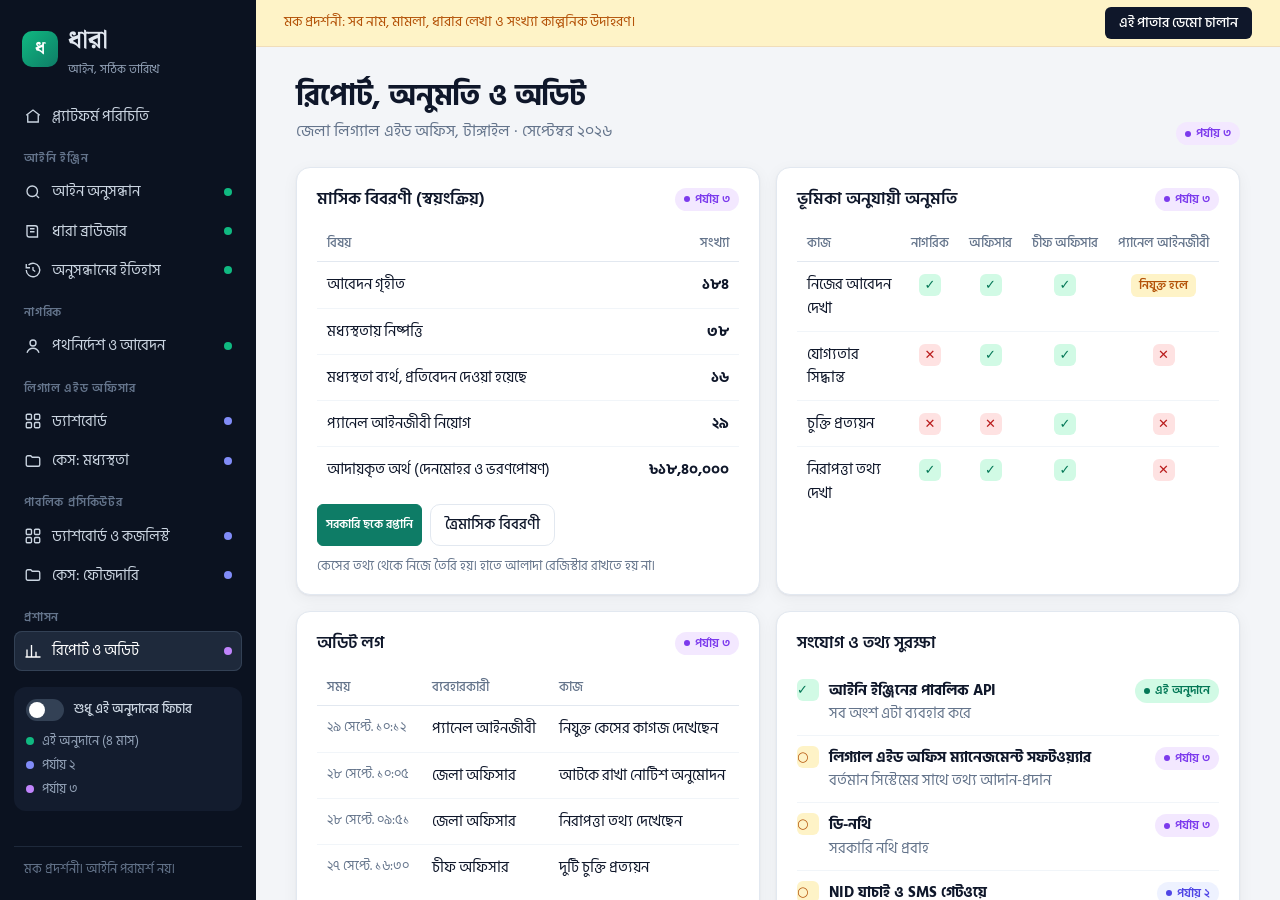
==== admin.html @ 856b988e "Dhara Mock UI Design for Demo" ====
<!DOCTYPE html>
<html lang="bn">
<head>
<meta charset="UTF-8">
<meta name="viewport" content="width=device-width, initial-scale=1">
<title>ধারা | রিপোর্ট ও অডিট</title>
<link rel="preconnect" href="https://fonts.googleapis.com">
<link rel="preconnect" href="https://fonts.gstatic.com" crossorigin>
<link href="https://fonts.googleapis.com/css2?family=Noto+Serif+Bengali:wght@400;600;700&family=Hind+Siliguri:wght@400;500;600;700&display=swap" rel="stylesheet">
<link rel="stylesheet" href="style.css">
</head>
<body>
<aside class="side"></aside>
<main class="main">
  <div class="mockbar">মক প্রদর্শনী: সব নাম, মামলা, ধারার লেখা ও সংখ্যা কাল্পনিক উদাহরণ।
    <button class="tourbtn" id="tourbtn" type="button">এই পাতার ডেমো চালান</button></div>
  <div class="app">
    <div class="pagehead">
      <div><h1>রিপোর্ট, অনুমতি ও অডিট</h1><p class="sub">জেলা লিগ্যাল এইড অফিস, টাঙ্গাইল · সেপ্টেম্বর ২০২৬</p></div>
      <div class="acts"><span class="ph ph3">পর্যায় ৩</span></div>
    </div>

    <div class="grid g2">
      <div class="panel" id="rep" data-phase="3">
        <div class="panel-h"><h3>মাসিক বিবরণী (স্বয়ংক্রিয়)</h3><div class="r"><span class="ph ph3">পর্যায় ৩</span></div></div>
        <table class="tbl"><thead><tr><th>বিষয়</th><th style="text-align:right">সংখ্যা</th></tr></thead><tbody>
          <tr><td>আবেদন গৃহীত</td><td style="text-align:right"><b>১৮৪</b></td></tr>
          <tr><td>মধ্যস্থতায় নিষ্পত্তি</td><td style="text-align:right"><b>৩৮</b></td></tr>
          <tr><td>মধ্যস্থতা ব্যর্থ, প্রতিবেদন দেওয়া হয়েছে</td><td style="text-align:right"><b>১৬</b></td></tr>
          <tr><td>প্যানেল আইনজীবী নিয়োগ</td><td style="text-align:right"><b>২৯</b></td></tr>
          <tr><td>আদায়কৃত অর্থ (দেনমোহর ও ভরণপোষণ)</td><td style="text-align:right"><b>৳১৮,৪০,০০০</b></td></tr>
        </tbody></table>
        <div style="display:flex;gap:8px;margin-top:12px;flex-wrap:wrap"><button class="btn pri" type="button">সরকারি ছকে রপ্তানি</button><button class="btn" type="button">ত্রৈমাসিক বিবরণী</button></div>
        <p class="muted" style="font-size:13px;margin:10px 0 0">কেসের তথ্য থেকে নিজে তৈরি হয়। হাতে আলাদা রেজিস্টার রাখতে হয় না।</p>
      </div>

      <div class="panel" id="roles" data-phase="3">
        <div class="panel-h"><h3>ভূমিকা অনুযায়ী অনুমতি</h3><div class="r"><span class="ph ph3">পর্যায় ৩</span></div></div>
        <div class="tblwrap"><table class="tbl matrix"><thead><tr><th>কাজ</th><th>নাগরিক</th><th>অফিসার</th><th>চীফ অফিসার</th><th>প্যানেল আইনজীবী</th></tr></thead><tbody>
          <tr><td>নিজের আবেদন দেখা</td><td><span class="mk y">✓</span></td><td><span class="mk y">✓</span></td><td><span class="mk y">✓</span></td><td><span class="pri md">নিযুক্ত হলে</span></td></tr>
          <tr><td>যোগ্যতার সিদ্ধান্ত</td><td><span class="mk n">✕</span></td><td><span class="mk y">✓</span></td><td><span class="mk y">✓</span></td><td><span class="mk n">✕</span></td></tr>
          <tr><td>চুক্তি প্রত্যয়ন</td><td><span class="mk n">✕</span></td><td><span class="mk n">✕</span></td><td><span class="mk y">✓</span></td><td><span class="mk n">✕</span></td></tr>
          <tr><td>নিরাপত্তা তথ্য দেখা</td><td><span class="mk y">✓</span></td><td><span class="mk y">✓</span></td><td><span class="mk y">✓</span></td><td><span class="mk n">✕</span></td></tr>
        </tbody></table></div>
      </div>

      <div class="panel" id="audit" data-phase="3">
        <div class="panel-h"><h3>অডিট লগ</h3><div class="r"><span class="ph ph3">পর্যায় ৩</span></div></div>
        <table class="tbl"><thead><tr><th>সময়</th><th>ব্যবহারকারী</th><th>কাজ</th></tr></thead><tbody>
          <tr><td class="sm">২৯ সেপ্টে. ১০:১২</td><td>প্যানেল আইনজীবী</td><td>নিযুক্ত কেসের কাগজ দেখেছেন</td></tr>
          <tr><td class="sm">২৮ সেপ্টে. ১০:০৫</td><td>জেলা অফিসার</td><td>আটকে রাখা নোটিশ অনুমোদন</td></tr>
          <tr><td class="sm">২৮ সেপ্টে. ০৯:৫১</td><td>জেলা অফিসার</td><td>নিরাপত্তা তথ্য দেখেছেন</td></tr>
          <tr><td class="sm">২৭ সেপ্টে. ১৬:৩০</td><td>চীফ অফিসার</td><td>দুটি চুক্তি প্রত্যয়ন</td></tr>
        </tbody></table>
      </div>

      <div class="panel" id="integ">
        <div class="panel-h"><h3>সংযোগ ও তথ্য সুরক্ষা</h3></div>
        <ul class="list">
          <li><span class="mk y">✓</span><div><b>আইনি ইঞ্জিনের পাবলিক API</b><div class="muted sm">সব অংশ এটা ব্যবহার করে</div></div><span class="r"><span class="ph ph1">এই অনুদানে</span></span></li>
          <li data-phase="3"><span class="mk p">○</span><div><b>লিগ্যাল এইড অফিস ম্যানেজমেন্ট সফটওয়্যার</b><div class="muted sm">বর্তমান সিস্টেমের সাথে তথ্য আদান-প্রদান</div></div><span class="r"><span class="ph ph3">পর্যায় ৩</span></span></li>
          <li data-phase="3"><span class="mk p">○</span><div><b>ডি-নথি</b><div class="muted sm">সরকারি নথি প্রবাহ</div></div><span class="r"><span class="ph ph3">পর্যায় ৩</span></span></li>
          <li data-phase="2"><span class="mk p">○</span><div><b>NID যাচাই ও SMS গেটওয়ে</b><div class="muted sm">প্রাতিষ্ঠানিক অনুমতি সাপেক্ষে</div></div><span class="r"><span class="ph ph2">পর্যায় ২</span></span></li>
          <li data-phase="3"><span class="mk p">○</span><div><b>আদালতের কজলিস্ট</b><div class="muted sm">প্রসিকিউটরের দিনের ব্রিফের জন্য</div></div><span class="r"><span class="ph ph3">পর্যায় ৩</span></span></li>
        </ul>
        <div class="alert g" style="margin-top:12px"><span class="ico">🔒</span><div><b>তথ্য দেশের ভেতরে</b>সরকারি কর্মক্ষেত্রের সব তথ্য দেশের ভেতরের সার্ভারে। সংবেদনশীল কেসে বাইরের AI API ব্যবহার না করে নিজস্ব মডেল।</div></div>
      </div>
    </div>
  </div>
</main>
<script src="data.js"></script>
<script>
  sidebar('admin');
  demo([
    { t: 'রিপোর্ট নিজে তৈরি হয়', el: '#rep',
      p: 'আজ অফিসগুলো আলাদা রেজিস্টার আর মাসিক বিবরণী হাতে তৈরি করে। এখানে কেসের তথ্য থেকে সরকারি ছকে রিপোর্ট নিজে তৈরি হয়।' },
    { t: 'কে কী করতে পারবেন', el: '#roles',
      p: 'যোগ্যতার সিদ্ধান্ত অফিসারের, চুক্তির প্রত্যয়ন চীফ অফিসারের। প্যানেল আইনজীবী শুধু নিজের নিযুক্ত কেস দেখেন, নিরাপত্তা তথ্য দেখেন না।' },
    { t: 'সব কাজের রেকর্ড', el: '#audit',
      p: 'কে কখন কোন তথ্য দেখেছেন, সবকিছুর রেকর্ড থাকে।' },
    { t: 'সংযোগ ও তথ্য সুরক্ষা', el: '#integ',
      p: 'বর্তমান সরকারি সিস্টেমের বদলে নয়, সেগুলোর সাথে যুক্ত হয়ে কাজ করবে। আর সব তথ্য থাকবে দেশের ভেতরে।' },
    { t: 'ডেমো শেষ', el: '.scopebox',
      p: 'এই পুরো অ্যাপ্লিকেশনের ভিত্তি একটাই: আইনি ইঞ্জিন। এই অনুদানে সেটাই তৈরি হবে। বাঁদিকের সুইচ দিয়ে দেখানো যায় চার মাসে ঠিক কী দেওয়া হবে।' }
  ], 'home.html', 'শুরুর পাতায় ফিরুন');
</script>
</body>
</html>
---- style.css ----
:root{
  --paper:#F3F5F8; --surface:#FFFFFF; --ink:#0F172A; --ink-2:#334155; --muted:#64748B;
  --rule:#E2E8F0; --green:#0E7C66; --green-soft:#E3F4EE; --amber:#B45309; --amber-soft:#FEF3C7;
  --red:#B91C1C; --red-soft:#FEE2E2; --blue:#4F46E5; --blue-soft:#EEF2FF; --violet:#7C3AED; --violet-soft:#F3E8FF;
  --side:#0B1220; --side-2:#131C2E; --side-t:#94A3B8;
  --radius:14px; --shadow:0 1px 2px rgba(15,23,42,.05),0 4px 16px rgba(15,23,42,.05);
  --serif:"Noto Serif Bengali","Nirmala UI","Vrinda",Georgia,serif;
  --sans:"Hind Siliguri","Noto Sans Bengali","Nirmala UI","Vrinda",system-ui,sans-serif;
}
*{box-sizing:border-box}
html,body{margin:0;height:100%}
body{background:var(--paper);color:var(--ink);font-family:var(--sans);font-size:16px;line-height:1.6;display:flex}
a{color:inherit}
button,input,textarea{font:inherit;color:inherit}
:focus-visible{outline:2px solid var(--green);outline-offset:2px}

/* sidebar */
.side{width:256px;flex:none;background:var(--side);color:#E2E8F0;display:flex;flex-direction:column;padding:20px 14px;overflow:auto;height:100vh;position:sticky;top:0}
.brand{display:flex;align-items:center;gap:10px;font-family:var(--serif);font-size:26px;font-weight:700;padding:0 8px 18px;text-decoration:none}
.brand .logo{width:36px;height:36px;border-radius:10px;background:linear-gradient(135deg,#10B981,#0E7C66);display:flex;align-items:center;justify-content:center;font-size:19px;color:#fff;flex:none}
.brand small{display:block;font-family:var(--sans);font-size:12px;font-weight:400;color:var(--side-t);margin-top:-2px}
.nav a{display:flex;align-items:center;gap:10px;padding:8px 10px;border-radius:8px;text-decoration:none;color:#CBD5E1;font-size:14.5px}
.nav a:hover{background:var(--side-2);color:#fff}
.nav a.on{background:#1E293B;color:#fff;box-shadow:inset 0 0 0 1px #334155}
.nav svg{width:18px;height:18px;flex:none}
.sidelist{margin-top:26px;padding:0 10px;font-size:14px;color:#9A9F9C}
.sidelist p{margin:0 0 8px;color:#C9CCC9}
.sidelist div,.sidelist a{display:block;padding:6px 0;border-top:1px solid #2A2E31;cursor:pointer;text-decoration:none;color:#9A9F9C}
.sidelist div:hover,.sidelist a:hover{color:#fff}
.sidelist a.on{color:#fff;font-weight:500}
.sidelist .ch{margin-top:14px;color:#C9CCC9;border-top:0;cursor:default}
.side .foot{margin-top:auto;padding:12px 10px 0;border-top:1px solid #2A2E31;font-size:13px;color:#8E938F}

/* main frame */
.main{flex:1;min-width:0;display:flex;flex-direction:column;overflow:auto}
.mockbar{display:flex;align-items:center;gap:16px;background:var(--amber-soft);color:var(--amber);font-size:13.5px;padding:7px 28px;border-bottom:1px solid #F0DDBA}
.mockbar .tourbtn{margin-left:auto;background:var(--ink);color:#fff;border:0;border-radius:6px;padding:5px 14px;font-size:14px;font-weight:500;cursor:pointer;white-space:nowrap}
.mockbar .tourbtn:hover{background:#2B2F33}
h1{font-family:var(--sans);font-weight:700;line-height:1.3;margin:0;letter-spacing:-.2px}

/* shared bits */
.b{font-size:12.5px;padding:2px 9px;border-radius:999px;white-space:nowrap}
.b.valid{background:var(--green-soft);color:var(--green)}
.b.old{background:#ECECE8;color:var(--ink-2)}
.b.hi{background:#EDEFF1;color:var(--ink-2)}
.b.mid{background:var(--blue-soft);color:var(--blue)}
.b.warn{background:var(--amber-soft);color:var(--amber)}
.b.no{background:var(--red-soft);color:var(--red)}
.seg{display:flex;border:1px solid var(--rule);border-radius:8px;overflow:hidden;font-size:14.5px;background:var(--surface)}
.seg button{border:0;background:none;padding:7px 14px;cursor:pointer;color:var(--ink-2)}
.seg button.on{background:var(--ink);color:#fff}
.empty{color:var(--muted);font-size:14.5px;border:1px dashed var(--rule);border-radius:10px;padding:18px}

/* ---------- search page ---------- */
.wrap{display:grid;grid-template-columns:minmax(0,1fr) 370px;flex:1}
.center{padding:44px 56px 120px;max-width:880px}
.center h1{font-size:38px;margin-bottom:8px}
.lede{color:var(--ink-2);margin:0 0 26px;font-size:17px}
.ask{background:var(--surface);border:1px solid var(--rule);border-radius:10px;padding:18px 18px 12px}
.ask textarea{width:100%;border:0;resize:none;outline:none;font-size:18px;line-height:1.6;min-height:64px;background:transparent}
.ask-row{display:flex;align-items:center;gap:12px;flex-wrap:wrap;border-top:1px solid var(--rule);padding-top:12px;margin-top:6px}
.asof{display:flex;align-items:center;gap:10px;background:var(--green-soft);border-radius:8px;padding:6px 12px;color:var(--green)}
.asof label{font-size:14.5px;font-weight:500}
.asof input{border:0;background:transparent;font-size:15px;color:var(--green);font-weight:600}
.go{margin-left:auto;background:var(--ink);color:#fff;border:0;border-radius:8px;padding:9px 20px;font-size:15.5px;font-weight:500;cursor:pointer}
.go:hover{background:#2B2F33}
.examples{margin-top:18px}
.examples p{margin:0 0 8px;font-size:14px;color:var(--muted)}
.examples .row{display:flex;flex-wrap:wrap;gap:8px}
.examples button{background:none;border:1px solid var(--rule);border-radius:999px;padding:6px 14px;font-size:14.5px;color:var(--ink-2);cursor:pointer;display:flex;align-items:center;gap:8px}
.examples button:hover{border-color:var(--ink-2);color:var(--ink)}
.examples button i{width:8px;height:8px;border-radius:50%;display:inline-block}
.i-ok{background:var(--green)}.i-time{background:var(--blue)}.i-warn{background:var(--amber)}.i-no{background:var(--red)}

.steps{margin:30px 0 0;padding:0;list-style:none;display:none}
.steps li{display:flex;align-items:center;gap:12px;color:var(--muted);padding:5px 0;font-size:15.5px}
.steps li .dot{width:10px;height:10px;border-radius:50%;border:2px solid var(--rule);flex:none}
.steps li.run{color:var(--ink)}
.steps li.run .dot{border-color:var(--green);border-top-color:transparent;animation:spin .8s linear infinite}
.steps li.done{color:var(--ink-2)}
.steps li.done .dot{background:var(--green);border-color:var(--green)}
@keyframes spin{to{transform:rotate(360deg)}}

.answer{display:none;margin-top:32px}
.answer .q{font-family:var(--serif);font-size:22px;font-weight:600;margin:0 0 6px}
.answer .meta{color:var(--muted);font-size:14.5px;margin-bottom:14px;display:flex;flex-wrap:wrap;gap:8px;align-items:center}
.answer .body{font-family:var(--serif);font-size:18.5px;line-height:1.95}
.answer .body p{margin:0 0 14px}
.answer .body.en{font-family:Georgia,"Times New Roman",serif}
.cite{display:inline-flex;align-items:center;justify-content:center;min-width:24px;height:22px;padding:0 6px;margin:0 3px;border-radius:5px;background:var(--green-soft);color:var(--green);font-family:var(--sans);font-size:13px;font-weight:600;cursor:pointer;vertical-align:2px;border:0}
.cite:hover,.cite.hl{background:var(--green);color:#fff}
.verify{display:flex;align-items:center;gap:8px;margin-top:4px;font-size:14.5px;color:var(--green)}
.note{margin-top:14px;font-size:14.5px;border-radius:8px;padding:10px 14px}
.note.x{background:var(--blue-soft);color:var(--blue)}
.note.w{background:var(--amber-soft);color:var(--amber)}
.stop{border:1px solid #EFC9C4;background:var(--red-soft);border-radius:10px;padding:20px 22px;color:var(--red)}
.stop.scope{border-color:#D5DCE4;background:#F1F4F7;color:var(--ink)}
.stop h3{margin:0 0 6px;font-family:var(--serif);font-size:19px}
.stop p{margin:0;color:var(--ink-2)}
.stop .score{margin-top:12px;font-size:14px;color:var(--muted)}

.tl{margin-top:28px;background:var(--surface);border:1px solid var(--rule);border-radius:10px;padding:18px 20px 22px}
.tl h4{margin:0 0 4px;font-size:15.5px;font-weight:600}
.tl .sub{margin:0 0 26px;font-size:14px;color:var(--muted)}
.track{position:relative;height:44px}
.tseg{position:absolute;top:10px;height:22px;border-radius:4px;font-size:12.5px;display:flex;align-items:center;padding:0 10px;white-space:nowrap;overflow:hidden}
.tseg.old{background:#ECECE8;color:var(--ink-2)}
.tseg.cur{background:var(--green-soft);color:var(--green)}
.tseg.active{outline:2px solid var(--green)}
.pin{position:absolute;top:0;width:2px;height:42px;background:var(--ink);transition:left .5s ease}
.pin span{position:absolute;top:-24px;left:50%;transform:translateX(-50%);background:var(--ink);color:#fff;font-size:12px;padding:1px 8px;border-radius:4px;white-space:nowrap}
.axis{display:flex;justify-content:space-between;font-size:12.5px;color:var(--muted);margin-top:4px}

.rail{border-left:1px solid var(--rule);background:#FBFBF9;padding:44px 24px 120px}
.rail h2{font-size:15.5px;font-weight:600;margin:0 0 4px}
.rail .hint{font-size:14px;color:var(--muted);margin:0 0 18px}
.src{background:var(--surface);border:1px solid var(--rule);border-radius:10px;padding:14px 16px;margin-bottom:14px;transition:border-color .2s,box-shadow .2s}
.src.hl{border-color:var(--green);box-shadow:0 0 0 3px var(--green-soft)}
.src .top{display:flex;align-items:center;gap:8px;margin-bottom:6px}
.src .n{width:24px;height:22px;border-radius:5px;background:var(--green-soft);color:var(--green);font-size:13px;font-weight:600;display:flex;align-items:center;justify-content:center;flex:none}
.src .act{font-size:13.5px;color:var(--muted)}
.src .sec{font-family:var(--serif);font-weight:600;font-size:16.5px;margin:0 0 8px}
.src .txt{font-family:var(--serif);font-size:15px;line-height:1.8;color:var(--ink-2);margin:0 0 10px}
.src .txt.en{font-family:Georgia,serif}
.badges{display:flex;flex-wrap:wrap;gap:6px;margin-bottom:10px}
.src .warnline{font-size:13.5px;color:var(--amber);background:var(--amber-soft);border-radius:6px;padding:6px 10px;margin-bottom:10px}
.src a{font-size:14px;font-weight:500;color:var(--green);text-decoration:none}
.src a:hover{text-decoration:underline}
.src .score{float:right;font-size:12.5px;color:var(--muted)}

/* ---------- provision page ---------- */
.page{padding:36px 56px 140px;max-width:1180px}
.crumb{font-size:14.5px;color:var(--muted);margin-bottom:10px}
.head{display:flex;align-items:flex-end;gap:20px;flex-wrap:wrap;border-bottom:1px solid var(--rule);padding-bottom:20px}
.head h1{font-size:34px}
.head .act{color:var(--ink-2);margin:4px 0 0;font-size:16.5px}
.tools{margin-left:auto;display:flex;gap:10px;align-items:center}
.pgrid{display:grid;grid-template-columns:300px minmax(0,1fr);gap:40px;margin-top:28px}
.pgrid h2{font-size:15.5px;font-weight:600;margin:0 0 14px}
.ver{position:relative;padding:0 0 22px 28px;cursor:pointer}
.ver::before{content:"";position:absolute;left:7px;top:18px;bottom:0;width:2px;background:var(--rule)}
.ver:last-of-type::before{display:none}
.ver .mark{position:absolute;left:0;top:4px;width:16px;height:16px;border-radius:50%;background:var(--surface);border:2px solid var(--muted)}
.ver.cur .mark{border-color:var(--green)}
.ver.on .mark{background:var(--green);border-color:var(--green)}
.ver .t{font-weight:600;font-size:16px}
.ver .r{font-size:14px;color:var(--muted)}
.ver .by{font-size:14px;color:var(--ink-2);margin-top:2px}
.ver:hover .t{color:var(--green)}
.pasof{margin-top:6px;background:var(--surface);border:1px solid var(--rule);border-radius:10px;padding:14px 16px;font-size:14.5px;color:var(--ink-2)}
.pasof input{display:block;margin-top:8px;border:1px solid var(--rule);border-radius:6px;padding:6px 10px;color:var(--green);font-weight:600;width:100%}
.card{background:var(--surface);border:1px solid var(--rule);border-radius:10px;padding:26px 30px}
.status{display:flex;flex-wrap:wrap;gap:8px;margin-bottom:18px}
.law{font-family:var(--serif);font-size:20px;line-height:2;margin:0}
.law.en{font-family:Georgia,serif;font-size:19px;line-height:1.9}
.law .num{font-weight:700;margin-right:6px}
.law del{background:var(--red-soft);color:var(--red);text-decoration:line-through;text-decoration-thickness:1.5px;padding:1px 3px;border-radius:3px}
.law ins{background:var(--green-soft);color:var(--green);text-decoration:none;padding:1px 3px;border-radius:3px}
.legend[hidden]{display:none}
.legend{display:flex;gap:18px;font-size:14px;color:var(--muted);margin-top:16px}
.legend span::before{content:"";display:inline-block;width:12px;height:12px;border-radius:3px;margin-right:6px;vertical-align:-1px}
.legend .d::before{background:var(--red-soft);border:1px solid #EFC9C4}
.legend .i::before{background:var(--green-soft);border:1px solid #BFD9CC}
.fnote{margin:14px 0 0;font-size:14px;color:var(--muted)}
.warnbox{margin-bottom:16px;font-size:14.5px;color:var(--amber);background:var(--amber-soft);border-radius:8px;padding:10px 14px}
table.meta{width:100%;border-collapse:collapse;margin-top:26px;font-size:15px;background:var(--surface);border:1px solid var(--rule);border-radius:10px;overflow:hidden}
table.meta th,table.meta td{text-align:left;padding:11px 16px;border-bottom:1px solid var(--rule);vertical-align:top}
table.meta th{width:38%;font-weight:500;color:var(--muted)}
table.meta tr:last-child th,table.meta tr:last-child td{border-bottom:0}
table.meta code{font-family:var(--sans);background:#F0F0EC;padding:1px 7px;border-radius:4px}

/* ---------- history page ---------- */
.hist{padding:44px 56px 80px;max-width:1080px}
.hist h1{font-size:34px;margin-bottom:6px}
.hist .lede{margin-bottom:24px}
.hrow{display:grid;grid-template-columns:minmax(0,1fr) 150px 170px 110px;gap:16px;align-items:center;padding:14px 18px;background:var(--surface);border:1px solid var(--rule);border-radius:10px;margin-bottom:10px;text-decoration:none}
.hrow:hover{border-color:var(--ink-2)}
.hrow .hq{font-family:var(--serif);font-size:16.5px;font-weight:600}
.hrow .hd{font-size:14px;color:var(--muted)}
.hhead{display:grid;grid-template-columns:minmax(0,1fr) 150px 170px 110px;gap:16px;padding:0 18px 8px;font-size:13.5px;color:var(--muted)}
.hrow .open{font-size:14px;color:var(--green);font-weight:500;text-align:right}

/* ---------- guided tour ---------- */
.spot{position:relative;z-index:30;box-shadow:0 0 0 10px var(--paper),0 0 0 13px var(--green),0 0 0 9999px rgba(22,24,26,.18)!important;border-radius:10px;transition:box-shadow .25s}
.tour{position:fixed;right:28px;bottom:24px;width:390px;max-width:calc(100vw - 32px);background:var(--ink);color:#EDEEEB;border-radius:12px;padding:18px 20px 16px;z-index:50;box-shadow:0 10px 30px rgba(0,0,0,.25);display:none}
.tour.show{display:block}
.tour .prog{display:flex;gap:4px;margin-bottom:12px}
.tour .prog i{flex:1;height:3px;border-radius:2px;background:#3A3F43}
.tour .prog i.on{background:#7FC3A6}
.tour .cnt{font-size:13px;color:#A5AAA7;margin:0 0 2px}
.tour h3{margin:0 0 6px;font-family:var(--serif);font-size:19px;color:#fff}
.tour p{margin:0 0 14px;font-size:15px;line-height:1.65;color:#D3D6D3}
.tour .btns{display:flex;gap:8px;align-items:center}
.tour button{border:0;border-radius:7px;padding:7px 14px;font-size:14.5px;cursor:pointer}
.tour .nx{background:#fff;color:var(--ink);font-weight:600;margin-left:auto}
.tour .pv{background:#2A2E31;color:#E9EAE7}
.tour .x{background:none;color:#A5AAA7;padding:7px 4px}

@media (max-width:1100px){.wrap{grid-template-columns:1fr}.rail{border-left:0;border-top:1px solid var(--rule)}.pgrid{grid-template-columns:1fr}}
@media (max-width:760px){.side{display:none}.center,.page,.hist{padding:28px 20px 140px}.center h1{font-size:28px}.hrow,.hhead{grid-template-columns:1fr}.hhead{display:none}}
@media (prefers-reduced-motion:reduce){*{animation:none!important;transition:none!important}}

/* grounding: supporting spans, source list, provenance */
.qs{border-radius:3px;transition:background .25s}
.qs.on{background:#FFEFA8;color:var(--ink);box-shadow:0 0 0 2px #FFEFA8}
.srclist{margin-top:16px;border:1px solid var(--rule);border-radius:10px;background:var(--surface);padding:12px 14px}
.srclist p{margin:0 0 8px;font-size:14px;font-weight:600;color:var(--ink-2)}
.srclist button{display:flex;align-items:flex-start;gap:10px;width:100%;text-align:left;background:none;border:0;border-top:1px solid var(--rule);padding:9px 0;cursor:pointer;font-size:15px}
.srclist button:first-of-type{border-top:0}
.srclist button:hover{color:var(--green)}
.srclist .n{width:24px;height:22px;border-radius:5px;background:var(--green-soft);color:var(--green);font-size:13px;font-weight:600;display:flex;align-items:center;justify-content:center;flex:none;margin-top:2px}
.srclist small{display:block;font-size:13.5px;color:var(--muted)}
.prov{margin:0 0 10px;border-top:1px solid var(--rule);padding-top:8px}
.prov summary{cursor:pointer;font-size:14px;font-weight:500;color:var(--ink-2);padding:2px 0}
.prov summary:hover{color:var(--ink)}
.prov dl{margin:8px 0 0;font-size:13.5px;display:grid;grid-template-columns:1fr;gap:2px}
.prov dt{color:var(--muted);margin-top:6px}
.prov dd{margin:0;color:var(--ink-2);line-height:1.6}
.prov .url{color:var(--green);word-break:break-all}
.prov code{font-family:var(--sans);background:#F0F0EC;padding:1px 6px;border-radius:4px;font-size:12.5px}

/* ================= v3: full application shell ================= */
.nav .grp{font-size:11.5px;font-weight:600;letter-spacing:.8px;color:#64748B;padding:14px 10px 4px;text-transform:uppercase}
.nav a .pd{margin-left:auto;width:8px;height:8px;border-radius:50%;flex:none}
.pd1{background:#10B981}.pd2{background:#818CF8}.pd3{background:#C084FC}
.sidelist{margin-top:14px}
.scopebox{margin-top:16px;background:var(--side-2);border-radius:12px;padding:12px;font-size:13px;color:#CBD5E1}
.scopebox .row{display:flex;align-items:center;gap:10px;font-weight:500}
.scopebox .lg{display:grid;gap:4px;margin-top:10px;color:var(--side-t);font-size:12.5px}
.scopebox .lg span{display:flex;align-items:center;gap:8px}
.scopebox .lg i{width:8px;height:8px;border-radius:50%;display:inline-block}
.switch{position:relative;width:38px;height:22px;flex:none}
.switch input{opacity:0;width:0;height:0}
.switch span{position:absolute;inset:0;background:#334155;border-radius:999px;cursor:pointer;transition:.2s}
.switch span::before{content:"";position:absolute;left:3px;top:3px;width:16px;height:16px;border-radius:50%;background:#fff;transition:.2s}
.switch input:checked+span{background:#10B981}
.switch input:checked+span::before{transform:translateX(16px)}
.side .foot{border-top:1px solid #1E293B;color:#64748B}

/* phase badges + scope filter */
.ph{display:inline-flex;align-items:center;gap:5px;font-size:12px;font-weight:600;padding:2px 9px;border-radius:999px;white-space:nowrap;vertical-align:middle}
.ph::before{content:"";width:6px;height:6px;border-radius:50%;background:currentColor}
.ph1{background:#D1FAE5;color:#047857}.ph2{background:var(--blue-soft);color:var(--blue)}.ph3{background:var(--violet-soft);color:var(--violet)}
body.scope-only [data-phase="2"],body.scope-only [data-phase="3"]{position:relative;opacity:.38;filter:grayscale(1);pointer-events:none}
body.scope-only [data-phase="2"]::after,body.scope-only [data-phase="3"]::after{content:"ভবিষ্যৎ পর্যায়: এই অনুদানে নয়";position:absolute;top:10px;right:10px;background:var(--ink);color:#fff;font-size:11.5px;padding:2px 8px;border-radius:6px;z-index:2;filter:none}

/* page scaffolding */
.app{padding:30px 40px 120px;max-width:1320px;width:100%}
.pagehead{display:flex;align-items:flex-end;gap:16px;flex-wrap:wrap;margin-bottom:22px}
.pagehead h1{font-size:30px}
.pagehead .sub{color:var(--muted);margin:4px 0 0;font-size:15.5px}
.pagehead .acts{margin-left:auto;display:flex;gap:8px;flex-wrap:wrap}
.btn{display:inline-flex;align-items:center;gap:8px;border:1px solid var(--rule);background:var(--surface);border-radius:10px;padding:8px 14px;font-size:14.5px;font-weight:500;cursor:pointer;text-decoration:none;color:var(--ink)}
.btn:hover{border-color:#CBD5E1;background:#F8FAFC}
.btn.pri{background:var(--green);border-color:var(--green);color:#fff}.btn.pri:hover{background:#0B6655}
.btn.dark{background:var(--ink);border-color:var(--ink);color:#fff}
.btn[disabled]{opacity:.45;cursor:not-allowed}
.grid{display:grid;gap:16px}
.g2{grid-template-columns:repeat(2,minmax(0,1fr))}.g3{grid-template-columns:repeat(3,minmax(0,1fr))}.g4{grid-template-columns:repeat(4,minmax(0,1fr))}
.split{display:grid;grid-template-columns:minmax(0,1fr) 340px;gap:18px;align-items:start}
.panel{background:var(--surface);border:1px solid var(--rule);border-radius:var(--radius);box-shadow:var(--shadow);padding:18px 20px}
.panel-h{display:flex;align-items:center;gap:10px;margin:0 0 12px}
.panel-h h3{margin:0;font-size:16.5px;font-weight:600}
.panel-h .r{margin-left:auto;display:flex;gap:8px;align-items:center}
.kpi{background:var(--surface);border:1px solid var(--rule);border-radius:var(--radius);box-shadow:var(--shadow);padding:16px 18px}
.kpi .v{font-size:30px;font-weight:700;line-height:1.2;margin:4px 0}
.kpi .l{font-size:14px;color:var(--muted)}
.kpi .t{font-size:13px;margin-top:4px}
.up{color:var(--green)}.dn{color:var(--red)}
.tbl{width:100%;border-collapse:collapse;font-size:14.5px}
.tbl th{text-align:left;font-weight:500;color:var(--muted);font-size:13px;padding:8px 10px;border-bottom:1px solid var(--rule);white-space:nowrap}
.tbl td{padding:11px 10px;border-bottom:1px solid #F1F5F9;vertical-align:top}
.tbl tr:last-child td{border-bottom:0}
.tbl tr.click{cursor:pointer}.tbl tr.click:hover td{background:#F8FAFC}
.tbl .sm{font-size:13px;color:var(--muted)}
.tblwrap{overflow-x:auto}
.pri{font-size:12px;font-weight:600;padding:2px 8px;border-radius:6px;white-space:nowrap}
.pri.hi{background:var(--red-soft);color:var(--red)}.pri.md{background:var(--amber-soft);color:var(--amber)}.pri.lo{background:#F1F5F9;color:var(--ink-2)}.pri.ok{background:var(--green-soft);color:var(--green)}.pri.bl{background:var(--blue-soft);color:var(--blue)}
.alert{display:flex;gap:12px;border-radius:12px;padding:12px 14px;font-size:14.5px;margin-bottom:10px}
.alert b{display:block;margin-bottom:2px}
.alert.i{background:var(--blue-soft);color:#3730A3}.alert.w{background:var(--amber-soft);color:#92400E}.alert.d{background:var(--red-soft);color:#991B1B}.alert.g{background:var(--green-soft);color:#065F46}
.alert .ico{font-size:18px;line-height:1.3}
.muted{color:var(--muted)}
.mono{font-family:ui-monospace,Menlo,Consolas,monospace;font-size:13px;white-space:nowrap}

/* tabs */
.tabs{display:flex;gap:4px;border-bottom:1px solid var(--rule);margin-bottom:18px;overflow-x:auto}
.tab{border:0;background:none;padding:10px 14px;font-size:15px;color:var(--muted);cursor:pointer;border-bottom:2px solid transparent;margin-bottom:-1px;display:flex;align-items:center;gap:8px;white-space:nowrap}
.tab:hover{color:var(--ink)}
.tab.on{color:var(--ink);border-bottom-color:var(--green);font-weight:600}
.tab .pd{width:7px;height:7px;border-radius:50%}
.tabpanel{display:none}.tabpanel.on{display:block}

/* status pipeline */
.pipe{display:flex;gap:0;margin:6px 0 20px;overflow-x:auto}
.pipe div{flex:1;min-width:120px;position:relative;padding:10px 12px 10px 26px;background:#F1F5F9;color:var(--muted);font-size:13.5px;font-weight:500;clip-path:polygon(0 0,calc(100% - 12px) 0,100% 50%,calc(100% - 12px) 100%,0 100%,12px 50%)}
.pipe div:first-child{clip-path:polygon(0 0,calc(100% - 12px) 0,100% 50%,calc(100% - 12px) 100%,0 100%);padding-left:14px}
.pipe .done{background:#D1FAE5;color:#047857}.pipe .cur{background:var(--green);color:#fff}

/* vertical timeline */
.vtl{list-style:none;margin:0;padding:0}
.vtl li{position:relative;padding:0 0 18px 30px}
.vtl li::before{content:"";position:absolute;left:8px;top:22px;bottom:0;width:2px;background:var(--rule)}
.vtl li:last-child::before{display:none}
.vtl .dot{position:absolute;left:0;top:4px;width:18px;height:18px;border-radius:50%;border:2px solid #CBD5E1;background:#fff}
.vtl li.done .dot{background:var(--green);border-color:var(--green)}
.vtl li.cur .dot{border-color:var(--green);box-shadow:0 0 0 4px var(--green-soft)}
.vtl .t{font-weight:600;font-size:15px}.vtl .d{font-size:13.5px;color:var(--muted)}

/* forms */
.form{display:grid;grid-template-columns:repeat(2,minmax(0,1fr));gap:12px 16px}
.field label{display:block;font-size:13.5px;color:var(--muted);margin-bottom:4px}
.field input,.field select,.field textarea{width:100%;border:1px solid var(--rule);border-radius:10px;padding:9px 12px;font-size:15px;background:#fff}
.field.ai input,.field.ai select,.field.ai textarea{background:#F0FDF9;border-color:#A7F3D0}
.field .hint{font-size:12.5px;color:var(--green);margin-top:3px}
.field.full{grid-column:1/-1}
.check{display:flex;gap:10px;align-items:flex-start;font-size:14.5px;margin:8px 0}
.check input{margin-top:5px}

/* misc components */
.avatar{width:34px;height:34px;border-radius:50%;background:var(--green-soft);color:var(--green);display:inline-flex;align-items:center;justify-content:center;font-weight:700;font-size:14px;flex:none}
.party{display:flex;gap:10px;align-items:center}
.list{list-style:none;margin:0;padding:0}
.list li{display:flex;gap:10px;align-items:flex-start;padding:10px 0;border-bottom:1px solid #F1F5F9;font-size:14.5px}
.list li:last-child{border-bottom:0}
.list .r{margin-left:auto;text-align:right;white-space:nowrap}
.docrow{display:flex;gap:12px;align-items:center;padding:12px;border:1px solid var(--rule);border-radius:12px;margin-bottom:10px}
.docrow .fi{width:40px;height:48px;border-radius:8px;background:#F1F5F9;display:flex;align-items:center;justify-content:center;font-size:11px;font-weight:700;color:var(--muted);flex:none}
.kv{display:grid;grid-template-columns:150px 1fr;gap:6px 14px;font-size:14.5px}
.kv dt{color:var(--muted)}.kv dd{margin:0}
.lawcard{border:1px solid var(--rule);border-left:0;border-radius:12px;padding:14px 16px;margin-bottom:12px;background:#FCFDFD}
.lawcard .h{display:flex;gap:8px;align-items:center;flex-wrap:wrap;margin-bottom:6px}
.lawcard .h b{font-size:15.5px}
.lawcard p{font-family:var(--serif);font-size:15.5px;line-height:1.85;margin:0;color:var(--ink-2)}
.draft{font-family:var(--serif);font-size:16px;line-height:2;background:#FCFCFA;border:1px solid var(--rule);border-radius:12px;padding:22px 26px}
.draft h4{font-family:var(--sans);text-align:center;margin:0 0 12px;font-size:17px}
.sig{display:flex;gap:10px;flex-wrap:wrap;margin-top:14px}
.sig div{flex:1;min-width:160px;border:1px dashed #CBD5E1;border-radius:10px;padding:10px 12px;font-size:14px}
.sig .ok{border-style:solid;border-color:#A7F3D0;background:#F0FDF9}
.calc{background:#F8FAFC;border-radius:12px;padding:14px 16px;font-size:15px}
.calc .row{display:flex;justify-content:space-between;padding:4px 0}
.calc .tot{border-top:1px solid var(--rule);margin-top:6px;padding-top:8px;font-weight:700}
.matrix th,.matrix td{text-align:center}
.matrix td:first-child,.matrix th:first-child{text-align:left}
.mk{display:inline-block;width:22px;height:22px;border-radius:6px;line-height:22px;font-size:13px;font-weight:700}
.mk.y{background:#D1FAE5;color:#047857}.mk.n{background:var(--red-soft);color:var(--red)}.mk.p{background:var(--amber-soft);color:var(--amber)}
.bars{display:grid;gap:10px}
.bars .bar{display:grid;grid-template-columns:130px 1fr 44px;gap:10px;align-items:center;font-size:14px}
.bars .track2{height:10px;background:#F1F5F9;border-radius:999px;overflow:hidden}
.bars .fill{height:100%;background:linear-gradient(90deg,#34D399,#0E7C66);border-radius:999px}
.chips{display:flex;gap:8px;flex-wrap:wrap}
.chip{font-size:13px;padding:3px 10px;border-radius:999px;background:#F1F5F9;color:var(--ink-2)}

/* home */
.hero{border-radius:20px;padding:40px 44px;background:radial-gradient(1200px 400px at 90% -20%,#10B98133,transparent),linear-gradient(135deg,#0B1220,#12263A);color:#fff;position:relative;overflow:hidden}
.hero h1{font-size:40px;max-width:780px}
.hero p{color:#CBD5E1;font-size:18px;max-width:720px;margin:12px 0 22px}
.hero .wm{position:absolute;right:30px;bottom:-40px;font-family:var(--serif);font-size:200px;font-weight:700;color:#ffffff0d;line-height:1}
.hero .btn{border-color:#334155;background:#ffffff14;color:#fff}
.hero .btn.pri{background:#10B981;border-color:#10B981;color:#04231A}
.arch{display:grid;gap:14px}
.arch .engine{border-radius:16px;padding:18px 22px;background:linear-gradient(135deg,#ECFDF5,#E0F2FE);border:1px solid #A7F3D0;display:flex;gap:18px;align-items:center;flex-wrap:wrap}
.arch .engine h3{margin:0;font-size:18px}
.arch .ws{border-radius:16px;padding:18px 20px;background:#fff;border:1px solid var(--rule);box-shadow:var(--shadow);text-decoration:none;display:block}
.arch .ws:hover{border-color:#94A3B8}
.arch .ws h4{margin:8px 0 4px;font-size:17px}
.arch .ws p{margin:0 0 10px;color:var(--muted);font-size:14.5px}
.arch .ws ul{margin:0;padding-left:18px;font-size:14px;color:var(--ink-2)}
.road{display:grid;grid-template-columns:repeat(3,minmax(0,1fr));gap:14px}
.road .col{border-radius:16px;padding:18px 20px;border:1px solid var(--rule);background:#fff}
.road .col.now{border:2px solid #10B981;background:#F0FDF9}
.road h4{margin:8px 0 2px;font-size:17px}.road .m{font-size:13.5px;color:var(--muted);margin-bottom:10px}
.road ul{margin:0;padding-left:18px;font-size:14.5px;line-height:1.8}
.journey{display:grid;grid-template-columns:repeat(4,minmax(0,1fr));gap:12px}
.journey a{display:block;text-decoration:none;border:1px solid var(--rule);border-radius:14px;padding:14px 16px;background:#fff}
.journey a:hover{border-color:#94A3B8}
.journey .n{width:28px;height:28px;border-radius:8px;background:var(--ink);color:#fff;display:flex;align-items:center;justify-content:center;font-weight:700;font-size:14px;margin-bottom:8px}
.journey b{display:block;font-size:15px}.journey span{font-size:13.5px;color:var(--muted)}
.sec-t{font-size:20px;font-weight:700;margin:34px 0 14px;display:flex;align-items:center;gap:10px}

@media (max-width:1100px){.split{grid-template-columns:1fr}.g4{grid-template-columns:repeat(2,minmax(0,1fr))}.road,.journey{grid-template-columns:1fr 1fr}}
@media (max-width:760px){.app{padding:22px 16px 120px}.g2,.g3,.g4,.form,.road,.journey{grid-template-columns:1fr}.hero{padding:28px 22px}.hero h1{font-size:28px}.kv{grid-template-columns:1fr}}
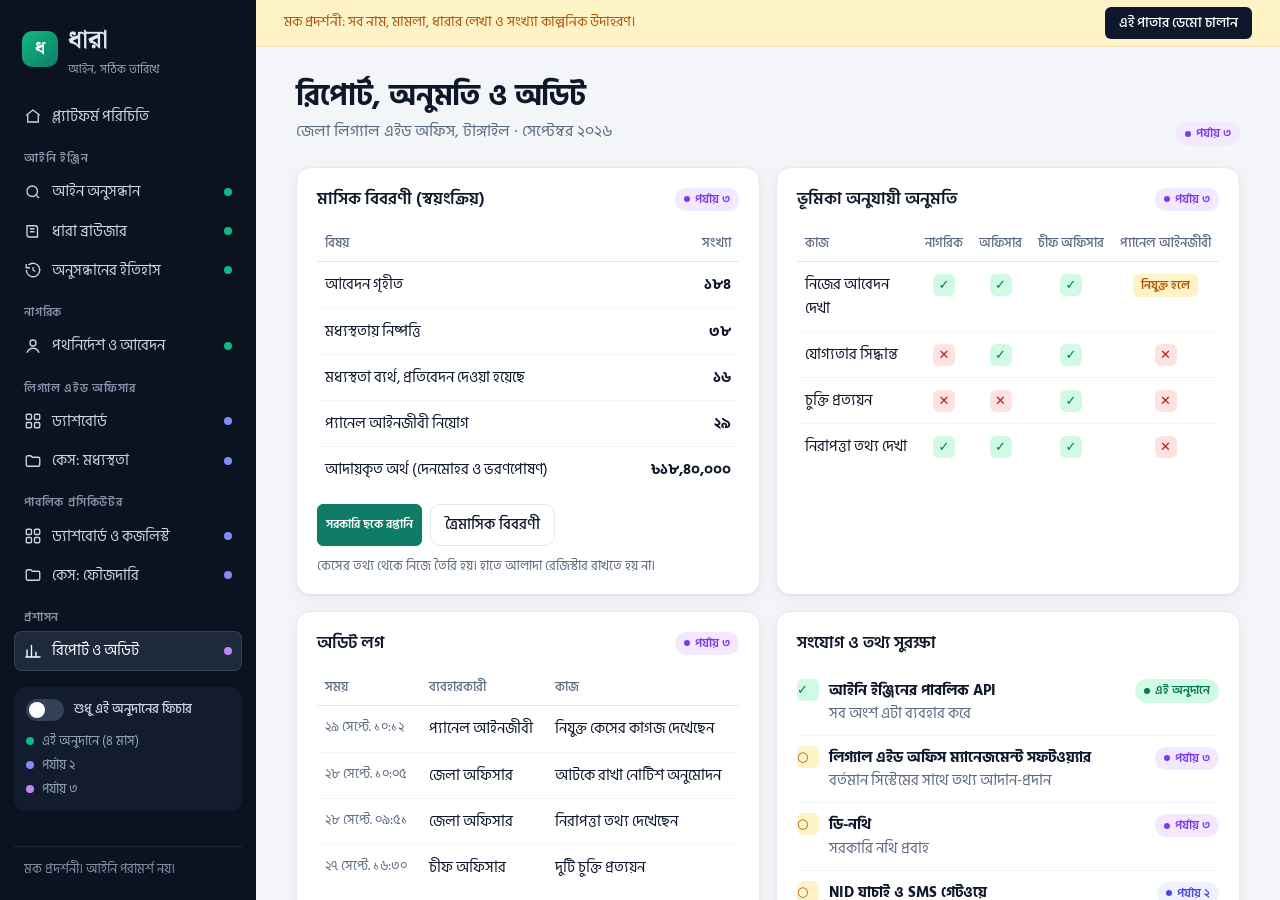
==== commit e3a1ba22: "Optimization the Pages for both Mobile and Desktop View" ====
--- a/admin.html
+++ b/admin.html
@@ -3,6 +3,7 @@
 <head>
 <meta charset="UTF-8">
 <meta name="viewport" content="width=device-width, initial-scale=1">
+<meta name="description" content="লিগ্যাল এইড অফিসের রিপোর্ট, ভূমিকাভিত্তিক অনুমতি ও অডিট লগ: স্বয়ংক্রিয় মাসিক বিবরণী ও তথ্য সুরক্ষা (মক প্রদর্শনী)।">
 <title>ধারা | রিপোর্ট ও অডিট</title>
 <link rel="preconnect" href="https://fonts.googleapis.com">
 <link rel="preconnect" href="https://fonts.gstatic.com" crossorigin>
@@ -22,7 +23,7 @@
 
     <div class="grid g2">
       <div class="panel" id="rep" data-phase="3">
-        <div class="panel-h"><h3>মাসিক বিবরণী (স্বয়ংক্রিয়)</h3><div class="r"><span class="ph ph3">পর্যায় ৩</span></div></div>
+        <div class="panel-h"><h2>মাসিক বিবরণী (স্বয়ংক্রিয়)</h2><div class="r"><span class="ph ph3">পর্যায় ৩</span></div></div>
         <table class="tbl"><thead><tr><th>বিষয়</th><th style="text-align:right">সংখ্যা</th></tr></thead><tbody>
           <tr><td>আবেদন গৃহীত</td><td style="text-align:right"><b>১৮৪</b></td></tr>
           <tr><td>মধ্যস্থতায় নিষ্পত্তি</td><td style="text-align:right"><b>৩৮</b></td></tr>
@@ -35,7 +36,7 @@
       </div>
 
       <div class="panel" id="roles" data-phase="3">
-        <div class="panel-h"><h3>ভূমিকা অনুযায়ী অনুমতি</h3><div class="r"><span class="ph ph3">পর্যায় ৩</span></div></div>
+        <div class="panel-h"><h2>ভূমিকা অনুযায়ী অনুমতি</h2><div class="r"><span class="ph ph3">পর্যায় ৩</span></div></div>
         <div class="tblwrap"><table class="tbl matrix"><thead><tr><th>কাজ</th><th>নাগরিক</th><th>অফিসার</th><th>চীফ অফিসার</th><th>প্যানেল আইনজীবী</th></tr></thead><tbody>
           <tr><td>নিজের আবেদন দেখা</td><td><span class="mk y">✓</span></td><td><span class="mk y">✓</span></td><td><span class="mk y">✓</span></td><td><span class="pri md">নিযুক্ত হলে</span></td></tr>
           <tr><td>যোগ্যতার সিদ্ধান্ত</td><td><span class="mk n">✕</span></td><td><span class="mk y">✓</span></td><td><span class="mk y">✓</span></td><td><span class="mk n">✕</span></td></tr>
@@ -45,17 +46,17 @@
       </div>
 
       <div class="panel" id="audit" data-phase="3">
-        <div class="panel-h"><h3>অডিট লগ</h3><div class="r"><span class="ph ph3">পর্যায় ৩</span></div></div>
-        <table class="tbl"><thead><tr><th>সময়</th><th>ব্যবহারকারী</th><th>কাজ</th></tr></thead><tbody>
+        <div class="panel-h"><h2>অডিট লগ</h2><div class="r"><span class="ph ph3">পর্যায় ৩</span></div></div>
+        <div class="tblwrap"><table class="tbl"><thead><tr><th>সময়</th><th>ব্যবহারকারী</th><th>কাজ</th></tr></thead><tbody>
           <tr><td class="sm">২৯ সেপ্টে. ১০:১২</td><td>প্যানেল আইনজীবী</td><td>নিযুক্ত কেসের কাগজ দেখেছেন</td></tr>
           <tr><td class="sm">২৮ সেপ্টে. ১০:০৫</td><td>জেলা অফিসার</td><td>আটকে রাখা নোটিশ অনুমোদন</td></tr>
           <tr><td class="sm">২৮ সেপ্টে. ০৯:৫১</td><td>জেলা অফিসার</td><td>নিরাপত্তা তথ্য দেখেছেন</td></tr>
           <tr><td class="sm">২৭ সেপ্টে. ১৬:৩০</td><td>চীফ অফিসার</td><td>দুটি চুক্তি প্রত্যয়ন</td></tr>
-        </tbody></table>
+        </tbody></table></div>
       </div>
 
       <div class="panel" id="integ">
-        <div class="panel-h"><h3>সংযোগ ও তথ্য সুরক্ষা</h3></div>
+        <div class="panel-h"><h2>সংযোগ ও তথ্য সুরক্ষা</h2></div>
         <ul class="list">
           <li><span class="mk y">✓</span><div><b>আইনি ইঞ্জিনের পাবলিক API</b><div class="muted sm">সব অংশ এটা ব্যবহার করে</div></div><span class="r"><span class="ph ph1">এই অনুদানে</span></span></li>
           <li data-phase="3"><span class="mk p">○</span><div><b>লিগ্যাল এইড অফিস ম্যানেজমেন্ট সফটওয়্যার</b><div class="muted sm">বর্তমান সিস্টেমের সাথে তথ্য আদান-প্রদান</div></div><span class="r"><span class="ph ph3">পর্যায় ৩</span></span></li>
@@ -82,7 +83,7 @@
       p: 'বর্তমান সরকারি সিস্টেমের বদলে নয়, সেগুলোর সাথে যুক্ত হয়ে কাজ করবে। আর সব তথ্য থাকবে দেশের ভেতরে।' },
     { t: 'ডেমো শেষ', el: '.scopebox',
       p: 'এই পুরো অ্যাপ্লিকেশনের ভিত্তি একটাই: আইনি ইঞ্জিন। এই অনুদানে সেটাই তৈরি হবে। বাঁদিকের সুইচ দিয়ে দেখানো যায় চার মাসে ঠিক কী দেওয়া হবে।' }
-  ], 'home.html', 'শুরুর পাতায় ফিরুন');
+  ], 'index.html', 'শুরুর পাতায় ফিরুন');
 </script>
 </body>
 </html>
--- a/style.css
+++ b/style.css
@@ -1,5 +1,5 @@
 :root{
-  --paper:#F3F5F8; --surface:#FFFFFF; --ink:#0F172A; --ink-2:#334155; --muted:#64748B;
+  --paper:#F3F5F8; --surface:#FFFFFF; --ink:#0F172A; --ink-2:#334155; --muted:#5B6B80;
   --rule:#E2E8F0; --green:#0E7C66; --green-soft:#E3F4EE; --amber:#B45309; --amber-soft:#FEF3C7;
   --red:#B91C1C; --red-soft:#FEE2E2; --blue:#4F46E5; --blue-soft:#EEF2FF; --violet:#7C3AED; --violet-soft:#F3E8FF;
   --side:#0B1220; --side-2:#131C2E; --side-t:#94A3B8;
@@ -13,6 +13,7 @@
 a{color:inherit}
 button,input,textarea{font:inherit;color:inherit}
 :focus-visible{outline:2px solid var(--green);outline-offset:2px}
+.sr-only{position:absolute;width:1px;height:1px;padding:0;margin:-1px;overflow:hidden;clip:rect(0 0 0 0);white-space:nowrap;border:0}
 
 /* sidebar */
 .side{width:256px;flex:none;background:var(--side);color:#E2E8F0;display:flex;flex-direction:column;padding:20px 14px;overflow:auto;height:100vh;position:sticky;top:0}
@@ -95,12 +96,12 @@
 .note.w{background:var(--amber-soft);color:var(--amber)}
 .stop{border:1px solid #EFC9C4;background:var(--red-soft);border-radius:10px;padding:20px 22px;color:var(--red)}
 .stop.scope{border-color:#D5DCE4;background:#F1F4F7;color:var(--ink)}
-.stop h3{margin:0 0 6px;font-family:var(--serif);font-size:19px}
+.stop h2{margin:0 0 6px;font-family:var(--serif);font-size:19px}
 .stop p{margin:0;color:var(--ink-2)}
 .stop .score{margin-top:12px;font-size:14px;color:var(--muted)}
 
 .tl{margin-top:28px;background:var(--surface);border:1px solid var(--rule);border-radius:10px;padding:18px 20px 22px}
-.tl h4{margin:0 0 4px;font-size:15.5px;font-weight:600}
+.tl h2{margin:0 0 4px;font-size:15.5px;font-weight:600}
 .tl .sub{margin:0 0 26px;font-size:14px;color:var(--muted)}
 .track{position:relative;height:44px}
 .tseg{position:absolute;top:10px;height:22px;border-radius:4px;font-size:12.5px;display:flex;align-items:center;padding:0 10px;white-space:nowrap;overflow:hidden}
@@ -188,7 +189,7 @@
 .tour .prog i{flex:1;height:3px;border-radius:2px;background:#3A3F43}
 .tour .prog i.on{background:#7FC3A6}
 .tour .cnt{font-size:13px;color:#A5AAA7;margin:0 0 2px}
-.tour h3{margin:0 0 6px;font-family:var(--serif);font-size:19px;color:#fff}
+.tour h2{margin:0 0 6px;font-family:var(--serif);font-size:19px;color:#fff}
 .tour p{margin:0 0 14px;font-size:15px;line-height:1.65;color:#D3D6D3}
 .tour .btns{display:flex;gap:8px;align-items:center}
 .tour button{border:0;border-radius:7px;padding:7px 14px;font-size:14.5px;cursor:pointer}
@@ -220,12 +221,12 @@
 .prov code{font-family:var(--sans);background:#F0F0EC;padding:1px 6px;border-radius:4px;font-size:12.5px}
 
 /* ================= v3: full application shell ================= */
-.nav .grp{font-size:11.5px;font-weight:600;letter-spacing:.8px;color:#64748B;padding:14px 10px 4px;text-transform:uppercase}
+.nav .grp{font-size:11.5px;font-weight:600;letter-spacing:.8px;color:#8391A6;padding:14px 10px 4px;text-transform:uppercase}
 .nav a .pd{margin-left:auto;width:8px;height:8px;border-radius:50%;flex:none}
 .pd1{background:#10B981}.pd2{background:#818CF8}.pd3{background:#C084FC}
 .sidelist{margin-top:14px}
 .scopebox{margin-top:16px;background:var(--side-2);border-radius:12px;padding:12px;font-size:13px;color:#CBD5E1}
-.scopebox .row{display:flex;align-items:center;gap:10px;font-weight:500}
+.scopebox .row{display:flex;align-items:center;gap:10px;font-weight:500;cursor:pointer}
 .scopebox .lg{display:grid;gap:4px;margin-top:10px;color:var(--side-t);font-size:12.5px}
 .scopebox .lg span{display:flex;align-items:center;gap:8px}
 .scopebox .lg i{width:8px;height:8px;border-radius:50%;display:inline-block}
@@ -235,7 +236,7 @@
 .switch span::before{content:"";position:absolute;left:3px;top:3px;width:16px;height:16px;border-radius:50%;background:#fff;transition:.2s}
 .switch input:checked+span{background:#10B981}
 .switch input:checked+span::before{transform:translateX(16px)}
-.side .foot{border-top:1px solid #1E293B;color:#64748B}
+.side .foot{border-top:1px solid #1E293B;color:#8391A6}
 
 /* phase badges + scope filter */
 .ph{display:inline-flex;align-items:center;gap:5px;font-size:12px;font-weight:600;padding:2px 9px;border-radius:999px;white-space:nowrap;vertical-align:middle}
@@ -260,7 +261,7 @@
 .split{display:grid;grid-template-columns:minmax(0,1fr) 340px;gap:18px;align-items:start}
 .panel{background:var(--surface);border:1px solid var(--rule);border-radius:var(--radius);box-shadow:var(--shadow);padding:18px 20px}
 .panel-h{display:flex;align-items:center;gap:10px;margin:0 0 12px}
-.panel-h h3{margin:0;font-size:16.5px;font-weight:600}
+.panel-h h2{margin:0;font-size:16.5px;font-weight:600}
 .panel-h .r{margin-left:auto;display:flex;gap:8px;align-items:center}
 .kpi{background:var(--surface);border:1px solid var(--rule);border-radius:var(--radius);box-shadow:var(--shadow);padding:16px 18px}
 .kpi .v{font-size:30px;font-weight:700;line-height:1.2;margin:4px 0}
@@ -333,7 +334,7 @@
 .lawcard .h b{font-size:15.5px}
 .lawcard p{font-family:var(--serif);font-size:15.5px;line-height:1.85;margin:0;color:var(--ink-2)}
 .draft{font-family:var(--serif);font-size:16px;line-height:2;background:#FCFCFA;border:1px solid var(--rule);border-radius:12px;padding:22px 26px}
-.draft h4{font-family:var(--sans);text-align:center;margin:0 0 12px;font-size:17px}
+.draft h3{font-family:var(--sans);text-align:center;margin:0 0 12px;font-size:17px}
 .sig{display:flex;gap:10px;flex-wrap:wrap;margin-top:14px}
 .sig div{flex:1;min-width:160px;border:1px dashed #CBD5E1;border-radius:10px;padding:10px 12px;font-size:14px}
 .sig .ok{border-style:solid;border-color:#A7F3D0;background:#F0FDF9}
@@ -363,13 +364,13 @@
 .arch .engine h3{margin:0;font-size:18px}
 .arch .ws{border-radius:16px;padding:18px 20px;background:#fff;border:1px solid var(--rule);box-shadow:var(--shadow);text-decoration:none;display:block}
 .arch .ws:hover{border-color:#94A3B8}
-.arch .ws h4{margin:8px 0 4px;font-size:17px}
+.arch .ws h3{margin:8px 0 4px;font-size:17px}
 .arch .ws p{margin:0 0 10px;color:var(--muted);font-size:14.5px}
 .arch .ws ul{margin:0;padding-left:18px;font-size:14px;color:var(--ink-2)}
 .road{display:grid;grid-template-columns:repeat(3,minmax(0,1fr));gap:14px}
 .road .col{border-radius:16px;padding:18px 20px;border:1px solid var(--rule);background:#fff}
 .road .col.now{border:2px solid #10B981;background:#F0FDF9}
-.road h4{margin:8px 0 2px;font-size:17px}.road .m{font-size:13.5px;color:var(--muted);margin-bottom:10px}
+.road h3{margin:8px 0 2px;font-size:17px}.road .m{font-size:13.5px;color:var(--muted);margin-bottom:10px}
 .road ul{margin:0;padding-left:18px;font-size:14.5px;line-height:1.8}
 .journey{display:grid;grid-template-columns:repeat(4,minmax(0,1fr));gap:12px}
 .journey a{display:block;text-decoration:none;border:1px solid var(--rule);border-radius:14px;padding:14px 16px;background:#fff}
@@ -380,3 +381,81 @@
 
 @media (max-width:1100px){.split{grid-template-columns:1fr}.g4{grid-template-columns:repeat(2,minmax(0,1fr))}.road,.journey{grid-template-columns:1fr 1fr}}
 @media (max-width:760px){.app{padding:22px 16px 120px}.g2,.g3,.g4,.form,.road,.journey{grid-template-columns:1fr}.hero{padding:28px 22px}.hero h1{font-size:28px}.kv{grid-template-columns:1fr}}
+
+/* ================= phones & small tablets ================= */
+html{-webkit-text-size-adjust:100%;text-size-adjust:100%}
+/* tabs and the status pipeline wrap onto a new line instead of scrolling sideways */
+.tabs{flex-wrap:wrap}
+.pipe{flex-wrap:wrap;row-gap:4px}
+@media (max-width:1200px){.g2{grid-template-columns:minmax(0,1fr)}}
+@media (max-width:1366px){.tbl th,.tbl td{padding-left:8px;padding-right:8px}}
+.topbar,.scrim{display:none}
+@media (max-width:900px){
+  /* let the page scroll normally (momentum scroll, collapsing address bar) */
+  html,body{height:auto}
+  body{display:block;-webkit-tap-highlight-color:transparent}
+  .main{overflow:visible;min-height:100vh}
+
+  .topbar{display:flex;align-items:center;gap:10px;position:sticky;top:0;z-index:40;background:var(--side);color:#fff;padding:8px 12px;min-height:56px}
+  .topbar .menu{width:44px;height:44px;border:0;background:none;color:#fff;display:flex;align-items:center;justify-content:center;border-radius:10px;cursor:pointer;flex:none;margin-left:-4px}
+  .topbar .menu:active{background:var(--side-2)}
+  .topbar .menu svg{width:24px;height:24px}
+  .topbar .brand{font-size:21px;padding:0;gap:8px}
+  .topbar .brand .logo{width:30px;height:30px;font-size:16px;border-radius:8px}
+  .topbar .cur{margin-left:auto;font-size:13.5px;color:var(--side-t);white-space:nowrap;overflow:hidden;text-overflow:ellipsis;min-width:0}
+
+  .side{display:flex;position:fixed;left:0;top:0;bottom:0;z-index:60;width:min(300px,86vw);height:100%;transform:translateX(-102%);transition:transform .25s ease;overscroll-behavior:contain;padding-bottom:calc(20px + env(safe-area-inset-bottom))}
+  body.nav-open .side{transform:none;box-shadow:0 0 40px rgba(0,0,0,.35)}
+  .scrim{display:block;position:fixed;inset:0;z-index:55;background:rgba(11,18,32,.5);opacity:0;pointer-events:none;transition:opacity .25s}
+  body.nav-open .scrim{opacity:1;pointer-events:auto}
+  body.nav-open{overflow:hidden}
+  .nav a{padding:11px 10px;font-size:15px}
+  .sidelist div,.sidelist a{padding:9px 0}
+}
+@media (max-width:760px){
+  .mockbar{flex-wrap:wrap;gap:8px 12px;padding:8px 16px;font-size:13px;line-height:1.5}
+  /* minmax(0,…) so wide content (tables) can't push columns past the screen */
+  .g2,.g3,.g4,.form,.road,.journey,.split,.wrap,.pgrid,.kv,.hrow{grid-template-columns:minmax(0,1fr)}
+  .panel-h{flex-wrap:wrap}.panel-h .r{flex-wrap:wrap}
+  table.meta td{overflow-wrap:anywhere}
+  .center,.page,.hist{padding:22px 16px 120px}
+  .center h1,.head h1,.hist h1,.pagehead h1{font-size:26px}
+  .hero h1{font-size:26px}.hero p{font-size:16px}.hero .wm{font-size:140px;right:10px}
+  .lede{font-size:16px}
+  .pagehead .acts,.tools{margin-left:0}
+  .rail{padding:24px 16px 80px}
+  .card{padding:18px 16px}
+  .panel{padding:16px}
+  .law{font-size:18px;line-height:1.9}.law.en{font-size:17px}
+  .answer .body{font-size:17px;line-height:1.85}
+  .draft{padding:16px 14px;font-size:15.5px}
+  .pgrid{gap:24px;margin-top:20px}
+  .bars .bar{grid-template-columns:96px 1fr 40px}
+  .list li{flex-wrap:wrap}.list .r{white-space:normal}
+  .hrow .open{text-align:left}
+  .sec-t{font-size:18px;margin-top:28px}
+  /* tables stack into one card per row (labels come from labelTables() in data.js) */
+  .tbl thead{position:absolute;width:1px;height:1px;overflow:hidden;clip:rect(0 0 0 0)}
+  .tbl,.tbl tbody,.tbl tr,.tbl td{display:block;width:100%}
+  .tbl tr{border:1px solid var(--rule);border-radius:12px;padding:4px 12px;margin-bottom:10px;background:var(--surface)}
+  .tbl tr:last-child{margin-bottom:0}
+  .tbl td,.tbl tr:last-child td{display:flex;gap:12px;align-items:flex-start;justify-content:space-between;padding:8px 0;border-bottom:1px solid #F1F5F9;text-align:right!important}
+  .tbl tr td:last-child{border-bottom:0}
+  .tbl td::before{content:attr(data-label);flex:none;max-width:42%;text-align:left;font-size:13px;color:var(--muted);font-weight:400}
+  .tbl td:not([data-label])::before{content:none}
+  .tbl td:not([data-label]){justify-content:flex-end}
+  .tbl td>*{min-width:0}
+  .tbl .mono{white-space:normal;overflow-wrap:anywhere}
+  .tbl tr.click:hover td{background:none}
+  .matrix th,.matrix td{text-align:right}
+  .tabs,.pipe{overflow:visible}
+  .pipe div{min-width:0;flex:1 1 30%}
+  table.meta th,table.meta td{padding:10px 12px}
+  /* 16px inputs stop iOS from zooming in on focus */
+  .ask textarea,.asof input,.pasof input,.field input,.field select,.field textarea{font-size:16px}
+  .go{padding:11px 20px}
+  .btn{padding:10px 14px}
+  .tour{left:12px;right:12px;bottom:calc(12px + env(safe-area-inset-bottom));width:auto;max-width:none;padding:16px;max-height:60vh;overflow:auto}
+  .tour p{font-size:14.5px}
+  .tour button{padding:10px 14px}
+}
